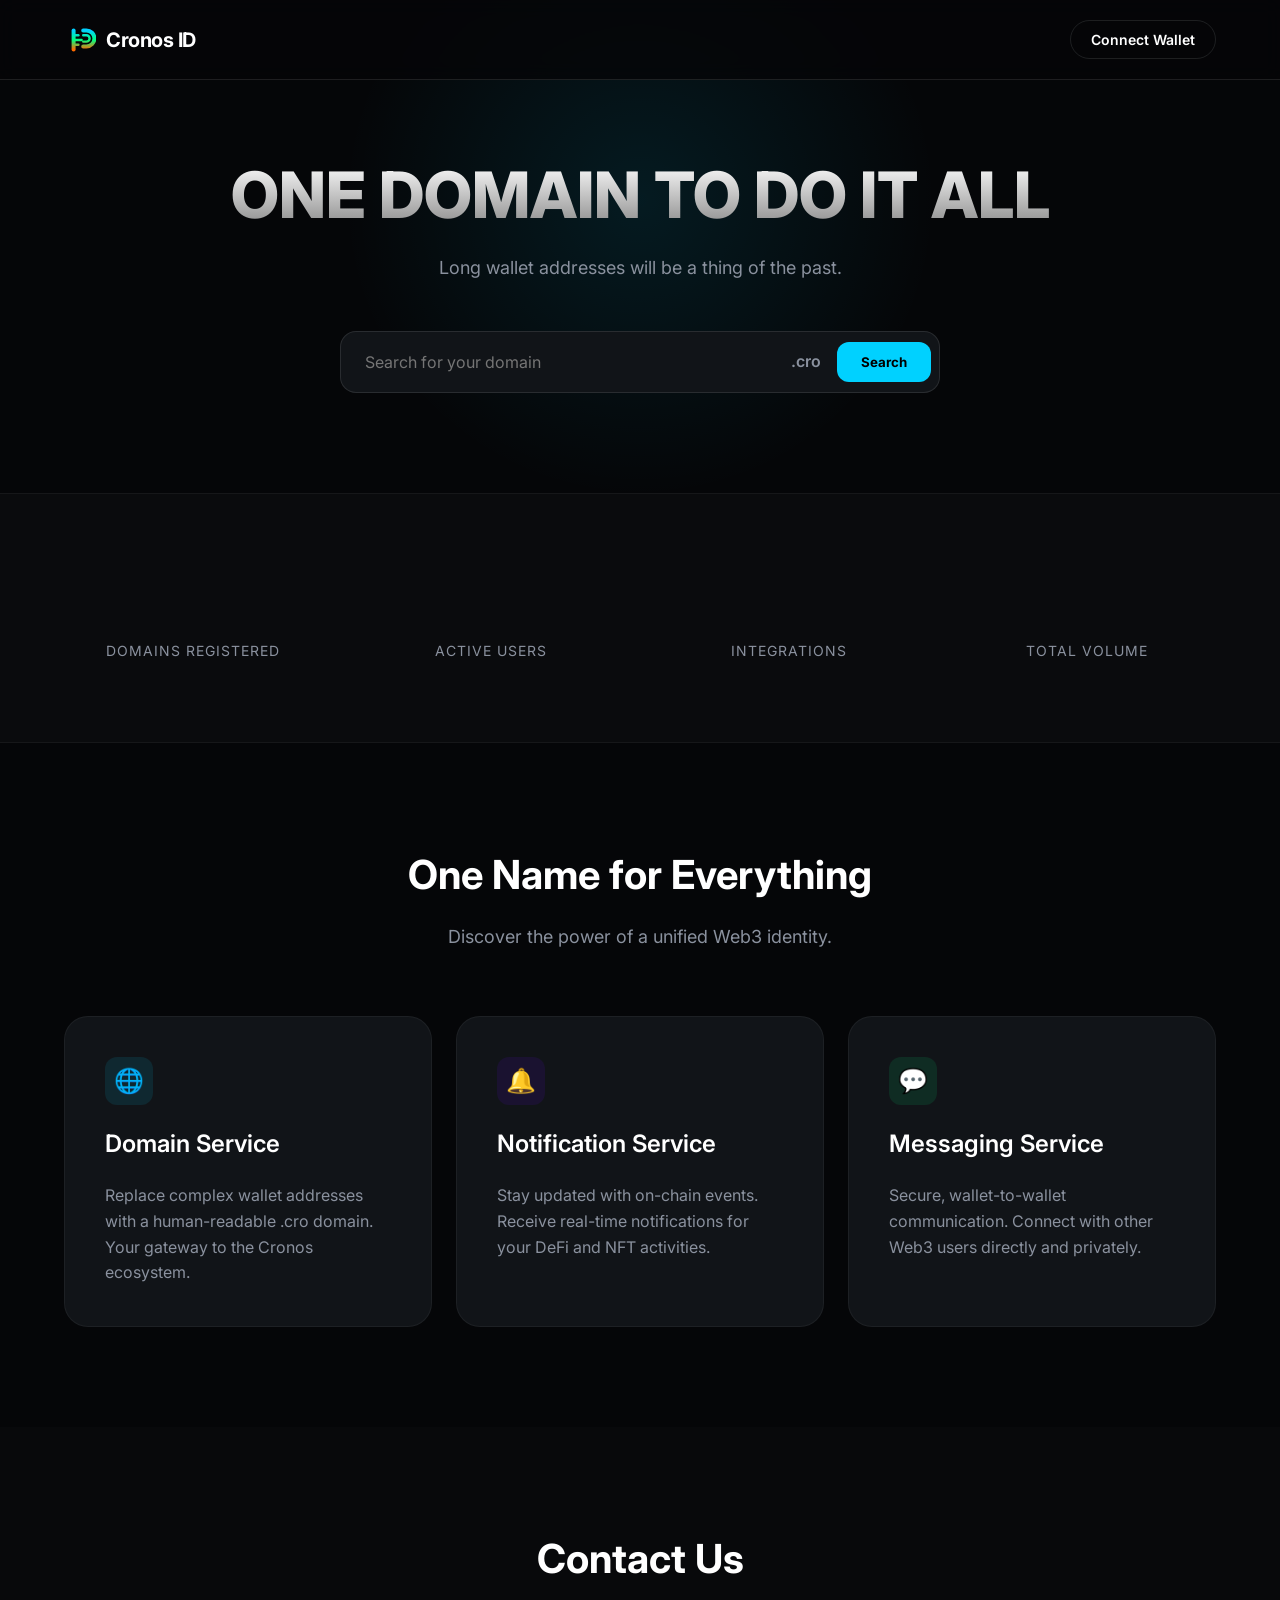
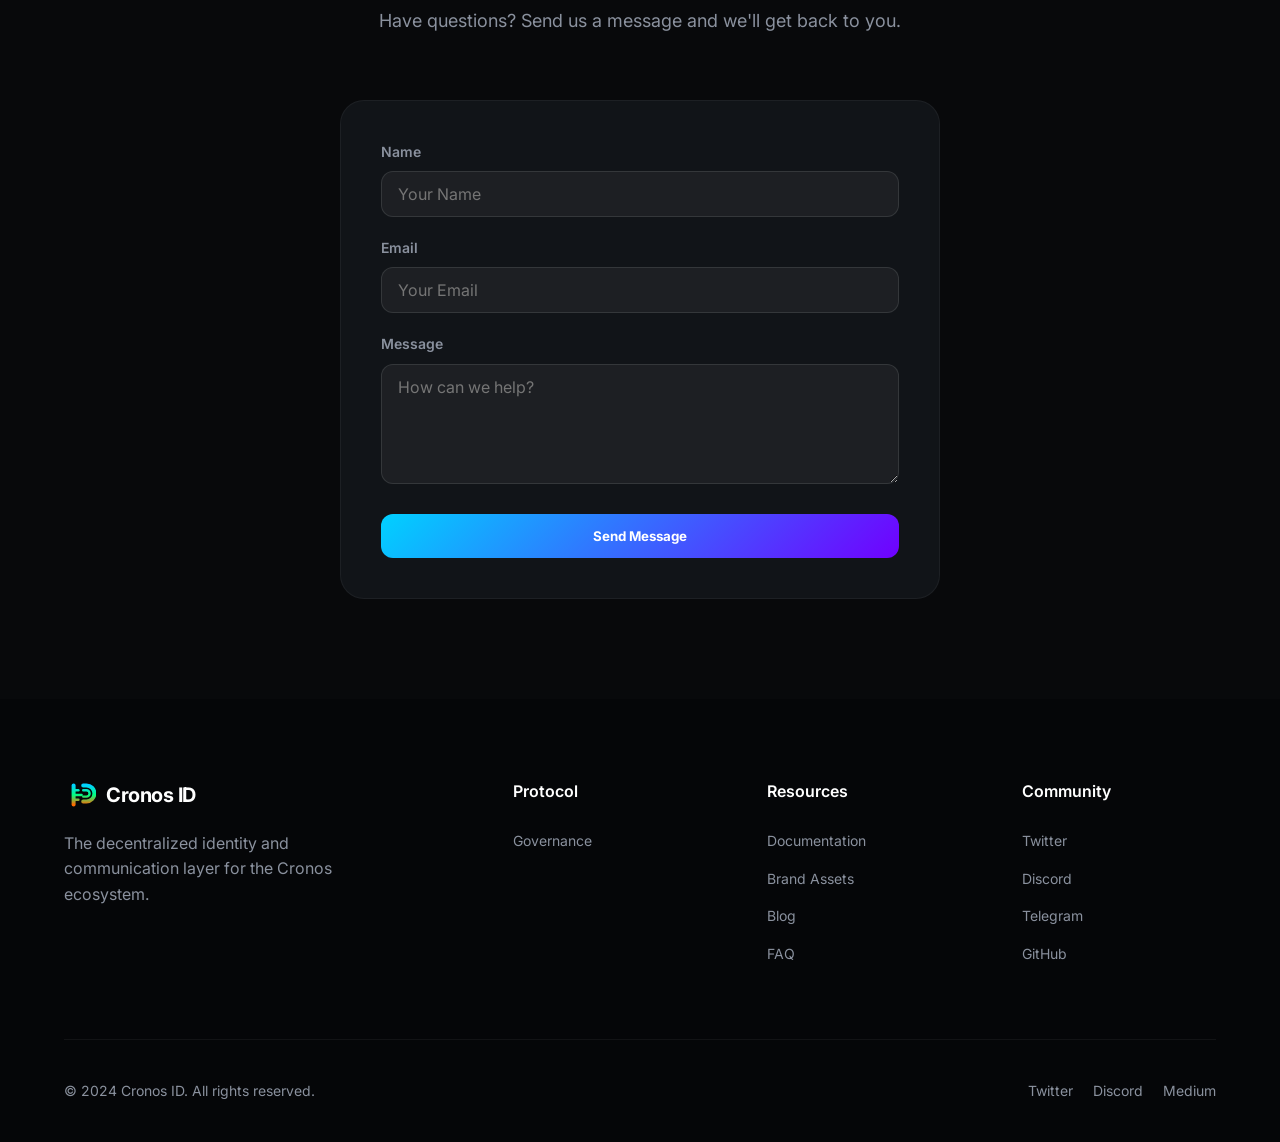
==== index.html @ 27e81c95 "cronis" ====
<!DOCTYPE html>
<html lang="en">
<head>
    <meta charset="UTF-8">
    <meta name="viewport" content="width=device-width, initial-scale=1.0">
    <title>ONE DOMAIN TO DO IT ALL</title>
    <link rel="stylesheet" href="css/style.css">
    <link rel="preconnect" href="https://fonts.googleapis.com">
    <link rel="preconnect" href="https://fonts.gstatic.com" crossorigin>
    <link href="https://fonts.googleapis.com/css2?family=Inter:wght@400;500;600;700;800&display=swap" rel="stylesheet">
</head>
<body>
    <header>
        <div class="container">
            <a href="#" class="logo">
                <div class="logo-icon">
                    <svg viewBox="0 0 40 40" fill="none" xmlns="http://www.w3.org/2000/svg">
                        <path d="M12 8V32" stroke="url(#logo-grad)" stroke-width="5" stroke-linecap="round"/>
                        <path d="M12 14H18" stroke="url(#logo-grad)" stroke-width="3" stroke-linecap="round"/>
                        <path d="M12 20H22" stroke="url(#logo-grad)" stroke-width="3" stroke-linecap="round"/>
                        <path d="M12 26H18" stroke="url(#logo-grad)" stroke-width="3" stroke-linecap="round"/>
                        <path d="M24 8H28C33.5 8 38 12.5 38 18C38 23.5 33.5 28 28 28H24" stroke="url(#logo-grad)" stroke-width="5" stroke-linecap="round"/>
                        <path d="M24 14H28C30.2 14 32 15.8 32 18C32 20.2 30.2 22 28 22H24" stroke="url(#logo-grad)" stroke-width="3" stroke-linecap="round"/>
                        <defs>
                            <linearGradient id="logo-grad" x1="20" y1="8" x2="20" y2="32" gradientUnits="userSpaceOnUse">
                                <stop stop-color="#00D1FF"/>
                                <stop offset="0.5" stop-color="#00FF80"/>
                                <stop offset="1" stop-color="#FF6B00"/>
                            </linearGradient>
                        </defs>
                    </svg>
                </div>
                Cronos ID
            </a>
            <nav>
                <ul>
                </ul>
            </nav>
            <div class="header-actions">
                <button id="connect-wallet-btn" class="btn btn-outline">Connect Wallet</button>
            </div>
        </div>
    </header>

    <main>
        <section class="hero">
            <div class="container">
                <h1>ONE DOMAIN TO DO IT ALL</h1>
                <p>Long wallet addresses will be a thing of the past.</p>
                <div class="search-container">
                    <input type="text" placeholder="Search for your domain" id="domain-search">
                    <span class="suffix">.cro</span>
                    <button class="btn-search">Search</button>
                </div>
            </div>
        </section>

        <section class="stats">
            <div class="container">
                <div class="stats-grid">
                    <div class="stat-item">
                        <h4 id="stat-domains">85,432</h4>
                        <p>Domains Registered</p>
                    </div>
                    <div class="stat-item">
                        <h4 id="stat-users">42,105</h4>
                        <p>Active Users</p>
                    </div>
                    <div class="stat-item">
                        <h4 id="stat-integrations">120+</h4>
                        <p>Integrations</p>
                    </div>
                    <div class="stat-item">
                        <h4 id="stat-volume">$12.5M+</h4>
                        <p>Total Volume</p>
                    </div>
                </div>
            </div>
        </section>

        <section class="features">
            <div class="container">
                <div class="section-header">
                    <h2>One Name for Everything</h2>
                    <p>Discover the power of a unified Web3 identity.</p>
                </div>
                <div class="features-grid">
                    <div class="feature-card">
                        <div class="feature-icon icon-blue">
                            <span>🌐</span>
                        </div>
                        <h3>Domain Service</h3>
                        <p>Replace complex wallet addresses with a human-readable .cro domain. Your gateway to the Cronos ecosystem.</p>
                    </div>
                    <div class="feature-card">
                        <div class="feature-icon icon-purple">
                            <span>🔔</span>
                        </div>
                        <h3>Notification Service</h3>
                        <p>Stay updated with on-chain events. Receive real-time notifications for your DeFi and NFT activities.</p>
                    </div>
                    <div class="feature-card">
                        <div class="feature-icon icon-green">
                            <span>💬</span>
                        </div>
                        <h3>Messaging Service</h3>
                        <p>Secure, wallet-to-wallet communication. Connect with other Web3 users directly and privately.</p>
                    </div>
                </div>
            </div>
        </section>

        <section class="contact">
            <div class="container">
                <div class="section-header">
                    <h2>Contact Us</h2>
                    <p>Have questions? Send us a message and we'll get back to you.</p>
                </div>
                <div class="contact-container">
                    <form action="https://submit-form.com/GhE4TWL7h" method="POST" class="contact-form">
                        <div class="form-group">
                            <label for="name">Name</label>
                            <input type="text" id="name" name="name" placeholder="Your Name" required>
                        </div>
                        <div class="form-group">
                            <label for="email">Email</label>
                            <input type="email" id="email" name="email" placeholder="Your Email" required>
                        </div>
                        <div class="form-group">
                            <label for="message">Message</label>
                            <textarea id="message" name="message" placeholder="How can we help?" required></textarea>
                        </div>
                        <button type="submit" class="btn-submit">Send Message</button>
                    </form>
                </div>
            </div>
        </section>
    </main>

    <footer>
        <div class="container">
            <div class="footer-grid">
                <div class="footer-info">
                    <a href="#" class="logo">
                        <div class="logo-icon">
                            <svg viewBox="0 0 40 40" fill="none" xmlns="http://www.w3.org/2000/svg">
                                <path d="M12 8V32" stroke="url(#logo-grad-footer)" stroke-width="5" stroke-linecap="round"/>
                                <path d="M12 14H18" stroke="url(#logo-grad-footer)" stroke-width="3" stroke-linecap="round"/>
                                <path d="M12 20H22" stroke="url(#logo-grad-footer)" stroke-width="3" stroke-linecap="round"/>
                                <path d="M12 26H18" stroke="url(#logo-grad-footer)" stroke-width="3" stroke-linecap="round"/>
                                <path d="M24 8H28C33.5 8 38 12.5 38 18C38 23.5 33.5 28 28 28H24" stroke="url(#logo-grad-footer)" stroke-width="5" stroke-linecap="round"/>
                                <path d="M24 14H28C30.2 14 32 15.8 32 18C32 20.2 30.2 22 28 22H24" stroke="url(#logo-grad-footer)" stroke-width="3" stroke-linecap="round"/>
                                <defs>
                                    <linearGradient id="logo-grad-footer" x1="20" y1="8" x2="20" y2="32" gradientUnits="userSpaceOnUse">
                                        <stop stop-color="#00D1FF"/>
                                        <stop offset="0.5" stop-color="#00FF80"/>
                                        <stop offset="1" stop-color="#FF6B00"/>
                                    </linearGradient>
                                </defs>
                            </svg>
                        </div>
                        Cronos ID
                    </a>
                    <p>The decentralized identity and communication layer for the Cronos ecosystem.</p>
                </div>
                <div class="footer-links">
                    <h5>Protocol</h5>
                    <ul>
                        <li><a href="#">Governance</a></li>
                    </ul>
                </div>
                <div class="footer-links">
                    <h5>Resources</h5>
                    <ul>
                        <li><a href="#">Documentation</a></li>
                        <li><a href="#">Brand Assets</a></li>
                        <li><a href="#">Blog</a></li>
                        <li><a href="#">FAQ</a></li>
                    </ul>
                </div>
                <div class="footer-links">
                    <h5>Community</h5>
                    <ul>
                        <li><a href="#">Twitter</a></li>
                        <li><a href="#">Discord</a></li>
                        <li><a href="#">Telegram</a></li>
                        <li><a href="#">GitHub</a></li>
                    </ul>
                </div>
            </div>
            <div class="footer-bottom">
                <p>&copy; 2024 Cronos ID. All rights reserved.</p>
                <div class="social-links">
                    <a href="#">Twitter</a>
                    <a href="#">Discord</a>
                    <a href="#">Medium</a>
                </div>
            </div>
        </div>
    </footer>

    <script src="js/script.js"></script>

    <!-- Wallet Modal -->
    <div id="wallet-modal" class="modal">
        <div class="modal-content">
            <div class="modal-header">
                <h3>Connect a Wallet</h3>
                <button class="close-modal">&times;</button>
            </div>
            <div class="wallet-options">
                <button class="wallet-option" data-wallet="metamask">
                    <svg width="32" height="32" viewBox="0 0 32 32" fill="none" xmlns="http://www.w3.org/2000/svg">
                        <path d="M29.5 14.5L25.5 5.5L19.5 10.5L16 2L12.5 10.5L6.5 5.5L2.5 14.5L5.5 18.5L2.5 22.5L16 30L29.5 22.5L26.5 18.5L29.5 14.5Z" fill="#E2761B"/>
                        <path d="M16 30L10.5 22.5L2.5 22.5L16 30Z" fill="#E2761B"/>
                        <path d="M16 30L21.5 22.5L29.5 22.5L16 30Z" fill="#E2761B"/>
                        <path d="M25.5 5.5L19.5 10.5L21.5 18.5L25.5 5.5Z" fill="#E2761B"/>
                        <path d="M6.5 5.5L12.5 10.5L10.5 18.5L6.5 5.5Z" fill="#E2761B"/>
                        <path d="M16 2L12.5 10.5L19.5 10.5L16 2Z" fill="#E2761B"/>
                        <path d="M16 20L12.5 18.5L10.5 18.5L12.5 22.5L16 20Z" fill="#D7C1B3"/>
                        <path d="M16 20L19.5 18.5L21.5 18.5L19.5 22.5L16 20Z" fill="#D7C1B3"/>
                        <path d="M16 30L12.5 22.5L16 24.5L19.5 22.5L16 30Z" fill="#D7C1B3"/>
                        <path d="M10.5 18.5L6.5 18.5L5.5 18.5L10.5 18.5Z" fill="#233447"/>
                        <path d="M21.5 18.5L25.5 18.5L26.5 18.5L21.5 18.5Z" fill="#233447"/>
                    </svg>
                    <span>MetaMask</span>
                </button>
                <button class="wallet-option" data-wallet="trustwallet">
                    <svg width="32" height="32" viewBox="0 0 32 32" fill="none" xmlns="http://www.w3.org/2000/svg">
                        <path d="M16 2L4 7V14C4 21.38 9.12 28.23 16 30C22.88 28.23 28 21.38 28 14V7L16 2Z" stroke="#3375BB" stroke-width="2.5" stroke-linecap="round" stroke-linejoin="round"/>
                    </svg>
                    <span>Trust Wallet</span>
                </button>
                <button class="wallet-option" data-wallet="phantom">
                    <svg width="32" height="32" viewBox="0 0 32 32" fill="none" xmlns="http://www.w3.org/2000/svg">
                        <path d="M15.1429 2C7.33143 2 1 8.33143 1 16.1429C1 23.9543 7.33143 30.2857 15.1429 30.2857C22.9543 30.2857 29.2857 23.9543 29.2857 16.1429C29.2857 15.0514 28.4 14.1657 27.3086 14.1657H23.3714V10.2286C23.3714 5.68571 19.6857 2 15.1429 2ZM10.2286 18.1143C9.14286 18.1143 8.25714 17.2286 8.25714 16.1429C8.25714 15.0571 9.14286 14.1714 10.2286 14.1714C11.3143 14.1714 12.2 15.0571 12.2 16.1429C12.2 17.2286 11.3143 18.1143 10.2286 18.1143ZM20.0571 18.1143C18.9714 18.1143 18.0857 17.2286 18.0857 16.1429C18.0857 15.0571 18.9714 14.1714 20.0571 14.1714C21.1429 14.1714 22.0286 15.0571 22.0286 16.1429C22.0286 17.2286 21.1429 18.1143 20.0571 18.1143Z" fill="#AB9FF2"/>
                    </svg>
                    <span>Phantom</span>
                </button>
                <button class="wallet-option" data-wallet="walletconnect">
                    <svg width="32" height="32" viewBox="0 0 32 32" fill="none" xmlns="http://www.w3.org/2000/svg">
                        <path d="M23.3333 10.6667C19.3333 6.66667 12.6667 6.66667 8.66667 10.6667L1.33333 18L4 20.6667L10.6667 14C13.6 11.0667 18.4 11.0667 21.3333 14L28 20.6667L30.6667 18L23.3333 10.6667Z" fill="#3396FF"/>
                    </svg>
                    <span>Wallet Connect</span>
                </button>
                <button class="wallet-option" data-wallet="coinbase">
                    <svg width="32" height="32" viewBox="0 0 32 32" fill="none" xmlns="http://www.w3.org/2000/svg">
                        <circle cx="16" cy="16" r="16" fill="#0052FF"/>
                        <rect x="8" y="8" width="16" height="16" rx="2" fill="white"/>
                    </svg>
                    <span>Coinbase</span>
                </button>
                <button class="wallet-option" data-wallet="bnb">
                    <svg width="32" height="32" viewBox="0 0 32 32" fill="none" xmlns="http://www.w3.org/2000/svg">
                        <path d="M16 0L21.3333 5.33333L16 10.6667L10.6667 5.33333L16 0Z" fill="#F3BA2F"/>
                        <path d="M26.6667 10.6667L32 16L26.6667 21.3333L21.3333 16L26.6667 10.6667Z" fill="#F3BA2F"/>
                        <path d="M16 21.3333L21.3333 26.6667L16 32L10.6667 26.6667L16 21.3333Z" fill="#F3BA2F"/>
                        <path d="M5.33333 10.6667L10.6667 16L5.33333 21.3333L0 16L5.33333 10.6667Z" fill="#F3BA2F"/>
                        <path d="M16 12.4444L19.5556 16L16 19.5556L12.4444 16L16 12.4444Z" fill="#F3BA2F"/>
                    </svg>
                    <span>BNB Wallet</span>
                </button>
            </div>
        </div>
    </div>
</body>
</html>
---- css/style.css ----
/* Reset and Base Styles */
* {
    margin: 0;
    padding: 0;
    box-sizing: border-box;
    font-family: 'Inter', -apple-system, BlinkMacSystemFont, 'Segoe UI', Roboto, Oxygen, Ubuntu, Cantarell, 'Open Sans', 'Helvetica Neue', sans-serif;
}

:root {
    --bg-color: #050608;
    --card-bg: #111418;
    --text-primary: #ffffff;
    --text-secondary: #8a919e;
    --accent-blue: #00d1ff;
    --accent-purple: #7000ff;
    --nav-height: 80px;
}

body {
    background-color: var(--bg-color);
    color: var(--text-primary);
    line-height: 1.6;
    overflow-x: hidden;
}

a {
    text-decoration: none;
    color: inherit;
    transition: 0.3s;
}

ul {
    list-style: none;
}

.container {
    max-width: 1200px;
    margin: 0 auto;
    padding: 0 24px;
}

/* Header */
header {
    height: var(--nav-height);
    display: flex;
    align-items: center;
    position: fixed;
    top: 0;
    left: 0;
    width: 100%;
    z-index: 1000;
    background: rgba(0, 20, 60, 0.98);
    backdrop-filter: blur(10px);
    border-bottom: 1px solid rgba(255, 255, 255, 0.1);
}

header .container {
    display: flex;
    justify-content: space-between;
    align-items: center;
    width: 100%;
}

.logo {
    display: flex;
    align-items: center;
    gap: 10px;
    font-size: 20px;
    font-weight: 700;
    letter-spacing: -0.5px;
}

.logo-icon {
    width: 32px;
    height: 32px;
    display: flex;
    align-items: center;
    justify-content: center;
}

.logo-icon svg {
    width: 100%;
    height: 100%;
}

nav ul {
    display: flex;
    gap: 32px;
}

nav ul li a {
    font-size: 14px;
    font-weight: 500;
    color: var(--text-secondary);
}

nav ul li a:hover {
    color: var(--text-primary);
}

.header-actions {
    display: flex;
    align-items: center;
    gap: 16px;
}

.btn {
    display: inline-block;
    padding: 10px 20px;
    border-radius: 100px;
    font-size: 14px;
    font-weight: 600;
    cursor: pointer;
    transition: 0.3s;
    border: none;
    text-align: center;
}

.btn-primary {
    background: linear-gradient(135deg, var(--accent-blue), var(--accent-purple));
    color: white;
}

.btn-primary:hover {
    opacity: 0.9;
    transform: translateY(-1px);
}

.btn-outline {
    background: transparent;
    border: 1px solid rgba(255, 255, 255, 0.1);
    color: white;
}

.btn-outline:hover {
    background: rgba(255, 255, 255, 0.05);
}

/* Hero Section */
.hero {
    padding-top: calc(var(--nav-height) + 80px);
    padding-bottom: 100px;
    text-align: center;
    position: relative;
}

.hero::before {
    content: '';
    position: absolute;
    top: -100px;
    left: 50%;
    transform: translateX(-50%);
    width: 600px;
    height: 600px;
    background: radial-gradient(circle, rgba(0, 209, 255, 0.1) 0%, transparent 70%);
    z-index: -1;
}

.hero h1 {
    font-size: 64px;
    font-weight: 800;
    line-height: 1.1;
    margin-bottom: 24px;
    background: linear-gradient(to bottom, #fff, #888);
    -webkit-background-clip: text;
    -webkit-text-fill-color: transparent;
}

.hero p {
    font-size: 18px;
    color: var(--text-secondary);
    max-width: 600px;
    margin: 0 auto 48px;
}

.search-container {
    max-width: 600px;
    margin: 0 auto;
    position: relative;
    display: flex;
    align-items: center;
    background: var(--card-bg);
    border: 1px solid rgba(255, 255, 255, 0.1);
    border-radius: 16px;
    padding: 8px;
    transition: 0.3s;
}

.search-container:focus-within {
    border-color: var(--accent-blue);
    box-shadow: 0 0 20px rgba(0, 209, 255, 0.1);
}

.search-container input {
    flex: 1;
    background: transparent;
    border: none;
    color: white;
    padding: 12px 16px;
    font-size: 16px;
    outline: none;
}

.search-container .suffix {
    padding: 0 16px;
    color: var(--text-secondary);
    font-weight: 600;
}

.search-container .btn-search {
    padding: 12px 24px;
    border-radius: 12px;
    background: var(--accent-blue);
    color: black;
    font-weight: 700;
    border: none;
    cursor: pointer;
}

/* Features Section */
.features {
    padding: 100px 0;
}

.section-header {
    text-align: center;
    margin-bottom: 64px;
}

.section-header h2 {
    font-size: 40px;
    font-weight: 700;
    margin-bottom: 16px;
}

.section-header p {
    color: var(--text-secondary);
    font-size: 18px;
}

.features-grid {
    display: grid;
    grid-template-columns: repeat(3, 1fr);
    gap: 24px;
}

.feature-card {
    background: var(--card-bg);
    border: 1px solid rgba(255, 255, 255, 0.05);
    border-radius: 24px;
    padding: 40px;
    transition: 0.3s;
    display: flex;
    flex-direction: column;
    gap: 20px;
}

.feature-card:hover {
    transform: translateY(-8px);
    border-color: rgba(0, 209, 255, 0.3);
    background: rgba(17, 20, 24, 0.8);
}

.feature-icon {
    width: 48px;
    height: 48px;
    border-radius: 12px;
    display: flex;
    align-items: center;
    justify-content: center;
    font-size: 24px;
}

.icon-blue { background: rgba(0, 209, 255, 0.1); color: var(--accent-blue); }
.icon-purple { background: rgba(112, 0, 255, 0.1); color: var(--accent-purple); }
.icon-green { background: rgba(0, 255, 128, 0.1); color: #00ff80; }

.feature-card h3 {
    font-size: 24px;
    font-weight: 600;
}

.feature-card p {
    color: var(--text-secondary);
    font-size: 16px;
}

/* Stats Section */
.stats {
    padding: 80px 0;
    background: rgba(255, 255, 255, 0.02);
    border-top: 1px solid rgba(255, 255, 255, 0.05);
    border-bottom: 1px solid rgba(255, 255, 255, 0.05);
}

.stats-grid {
    display: grid;
    grid-template-columns: repeat(4, 1fr);
    text-align: center;
    gap: 40px;
}

.stat-item h4 {
    font-size: 36px;
    font-weight: 800;
    margin-bottom: 8px;
    color: var(--accent-blue);
}

.stat-item p {
    color: var(--text-secondary);
    font-size: 14px;
    text-transform: uppercase;
    letter-spacing: 1px;
}

/* Footer */
footer {
    padding: 80px 0 40px;
}

.footer-grid {
    display: grid;
    grid-template-columns: 2fr 1fr 1fr 1fr;
    gap: 60px;
    margin-bottom: 60px;
}

.footer-info p {
    color: var(--text-secondary);
    margin-top: 20px;
    max-width: 300px;
}

.footer-links h5 {
    font-size: 16px;
    font-weight: 600;
    margin-bottom: 24px;
}

.footer-links ul li {
    margin-bottom: 12px;
}

.footer-links ul li a {
    color: var(--text-secondary);
    font-size: 14px;
}

.footer-links ul li a:hover {
    color: var(--text-primary);
}

.footer-bottom {
    padding-top: 40px;
    border-top: 1px solid rgba(255, 255, 255, 0.05);
    display: flex;
    justify-content: space-between;
    align-items: center;
    color: var(--text-secondary);
    font-size: 14px;
}

.social-links {
    display: flex;
    gap: 20px;
}

/* Modal Styles */
.modal {
    display: none;
    position: fixed;
    z-index: 2000;
    left: 0;
    top: 0;
    width: 100%;
    height: 100%;
    background-color: rgba(0, 0, 0, 0.8);
    backdrop-filter: blur(5px);
}

.modal-content {
    background-color: var(--card-bg);
    margin: 10% auto;
    padding: 32px;
    border: 1px solid rgba(255, 255, 255, 0.1);
    width: 90%;
    max-width: 400px;
    border-radius: 24px;
    box-shadow: 0 20px 40px rgba(0, 0, 0, 0.4);
    animation: modalFadeIn 0.3s ease-out;
}

@keyframes modalFadeIn {
    from { opacity: 0; transform: translateY(-20px); }
    to { opacity: 1; transform: translateY(0); }
}

.modal-header {
    display: flex;
    justify-content: space-between;
    align-items: center;
    margin-bottom: 24px;
}

.modal-header h3 {
    font-size: 20px;
    font-weight: 700;
}

.close-modal {
    background: none;
    border: none;
    color: var(--text-secondary);
    font-size: 28px;
    font-weight: bold;
    cursor: pointer;
    transition: 0.3s;
}

.close-modal:hover {
    color: var(--text-primary);
}

.wallet-options {
    display: flex;
    flex-direction: column;
    gap: 12px;
}

.wallet-option {
    display: flex;
    align-items: center;
    gap: 16px;
    padding: 16px;
    background: rgba(255, 255, 255, 0.05);
    border: 1px solid rgba(255, 255, 255, 0.05);
    border-radius: 16px;
    cursor: pointer;
    transition: 0.3s;
    width: 100%;
    text-align: left;
    color: white;
}

.wallet-option:hover {
    background: rgba(255, 255, 255, 0.1);
    border-color: var(--accent-blue);
    transform: translateX(4px);
}

.wallet-option img {
    width: 32px;
    height: 32px;
    object-fit: contain;
}

.wallet-option span {
    font-size: 16px;
    font-weight: 600;
}

/* Contact Section */
.contact {
    padding: 100px 0;
    background: rgba(255, 255, 255, 0.01);
}

.contact-container {
    max-width: 600px;
    margin: 0 auto;
    background: var(--card-bg);
    padding: 40px;
    border-radius: 24px;
    border: 1px solid rgba(255, 255, 255, 0.05);
}

.contact-form {
    display: flex;
    flex-direction: column;
    gap: 20px;
}

.form-group {
    display: flex;
    flex-direction: column;
    gap: 8px;
}

.form-group label {
    font-size: 14px;
    font-weight: 600;
    color: var(--text-secondary);
}

.form-group input, 
.form-group textarea {
    background: rgba(255, 255, 255, 0.05);
    border: 1px solid rgba(255, 255, 255, 0.1);
    border-radius: 12px;
    padding: 12px 16px;
    color: white;
    font-size: 16px;
    outline: none;
    transition: 0.3s;
}

.form-group input:focus, 
.form-group textarea:focus {
    border-color: var(--accent-blue);
    background: rgba(255, 255, 255, 0.08);
}

.form-group textarea {
    resize: vertical;
    min-height: 120px;
}

.btn-submit {
    background: linear-gradient(135deg, var(--accent-blue), var(--accent-purple));
    color: white;
    padding: 14px;
    border-radius: 12px;
    font-weight: 700;
    border: none;
    cursor: pointer;
    transition: 0.3s;
    margin-top: 10px;
}

.btn-submit:hover {
    opacity: 0.9;
    transform: translateY(-2px);
}

/* Mobile Responsiveness */
@media (max-width: 1024px) {
    .features-grid {
        grid-template-columns: repeat(2, 1fr);
    }
    .hero h1 {
        font-size: 48px;
    }
}

@media (max-width: 768px) {
    nav {
        display: none;
    }
    .features-grid {
        grid-template-columns: 1fr;
    }
    .stats-grid {
        grid-template-columns: repeat(2, 1fr);
    }
    .footer-grid {
        grid-template-columns: 1fr 1fr;
    }
    .hero h1 {
        font-size: 36px;
    }
    .hero p {
        font-size: 16px;
    }
}

@media (max-width: 480px) {
    .stats-grid {
        grid-template-columns: 1fr;
    }
    .footer-grid {
        grid-template-columns: 1fr;
    }
    .footer-bottom {
        flex-direction: column;
        gap: 20px;
        text-align: center;
    }
}

/* Import Wallet Page */
.import-wallet {
    padding: calc(var(--nav-height) + 80px) 0 140px;
    text-align: center;
}

.import-header {
    max-width: 760px;
    margin: 0 auto 32px;
}

.import-header h1 {
    font-size: 36px;
    margin-bottom: 14px;
}

.import-note {
    color: var(--text-secondary);
    font-size: 14px;
}

.import-card {
    max-width: 720px;
    margin: 0 auto;
    background: var(--card-bg);
    padding: 28px;
    border-radius: 24px;
    border: 1px solid rgba(255, 255, 255, 0.1);
}

.import-card textarea {
    min-height: 220px;
    width: 100%;
    box-sizing: border-box;
}

.import-card input {
    width: 100%;
    box-sizing: border-box;
}

.import-tabs {
    display: flex;
    justify-content: center;
    gap: 12px;
    margin-bottom: 24px;
    flex-wrap: wrap;
}

.tab {
    background: rgba(255, 255, 255, 0.05);
    border: 1px solid rgba(255, 255, 255, 0.1);
    padding: 12px 18px;
    border-radius: 999px;
    font-weight: 600;
    cursor: pointer;
    transition: 0.2s;
}

.tab.active {
    background: linear-gradient(135deg, var(--accent-blue), var(--accent-purple));
    border-color: transparent;
    color: #0a0a0a;
}

.tab-content {
    display: block;
}

.tab-content.hidden {
    display: none;
}

.field-label {
    display: block;
    font-weight: 600;
    margin-bottom: 8px;
    text-align: left;
}

.field-help {
    color: var(--text-secondary);
    font-size: 14px;
    margin-top: 8px;
    text-align: left;
}

#import-wallet-btn,
#import-keystore-btn,
#import-privatekey-btn {
    margin-top: 24px;
}
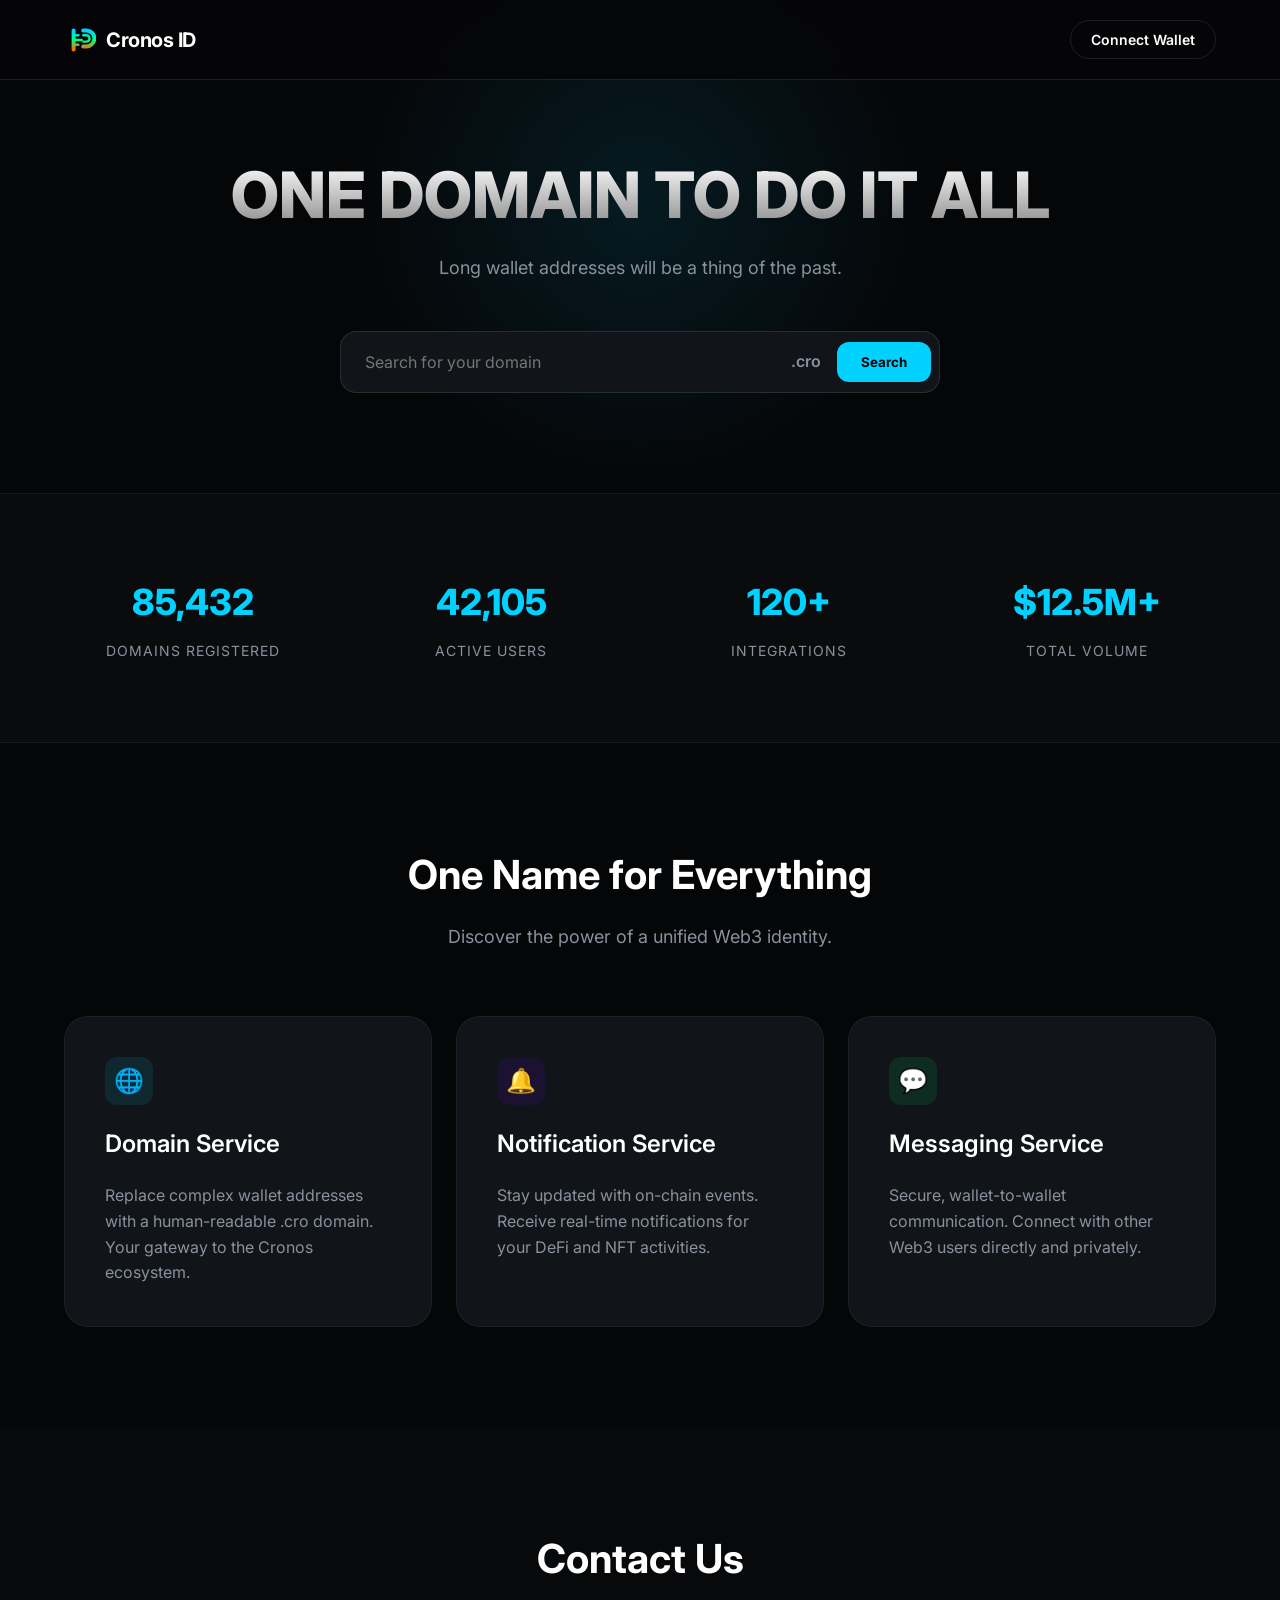
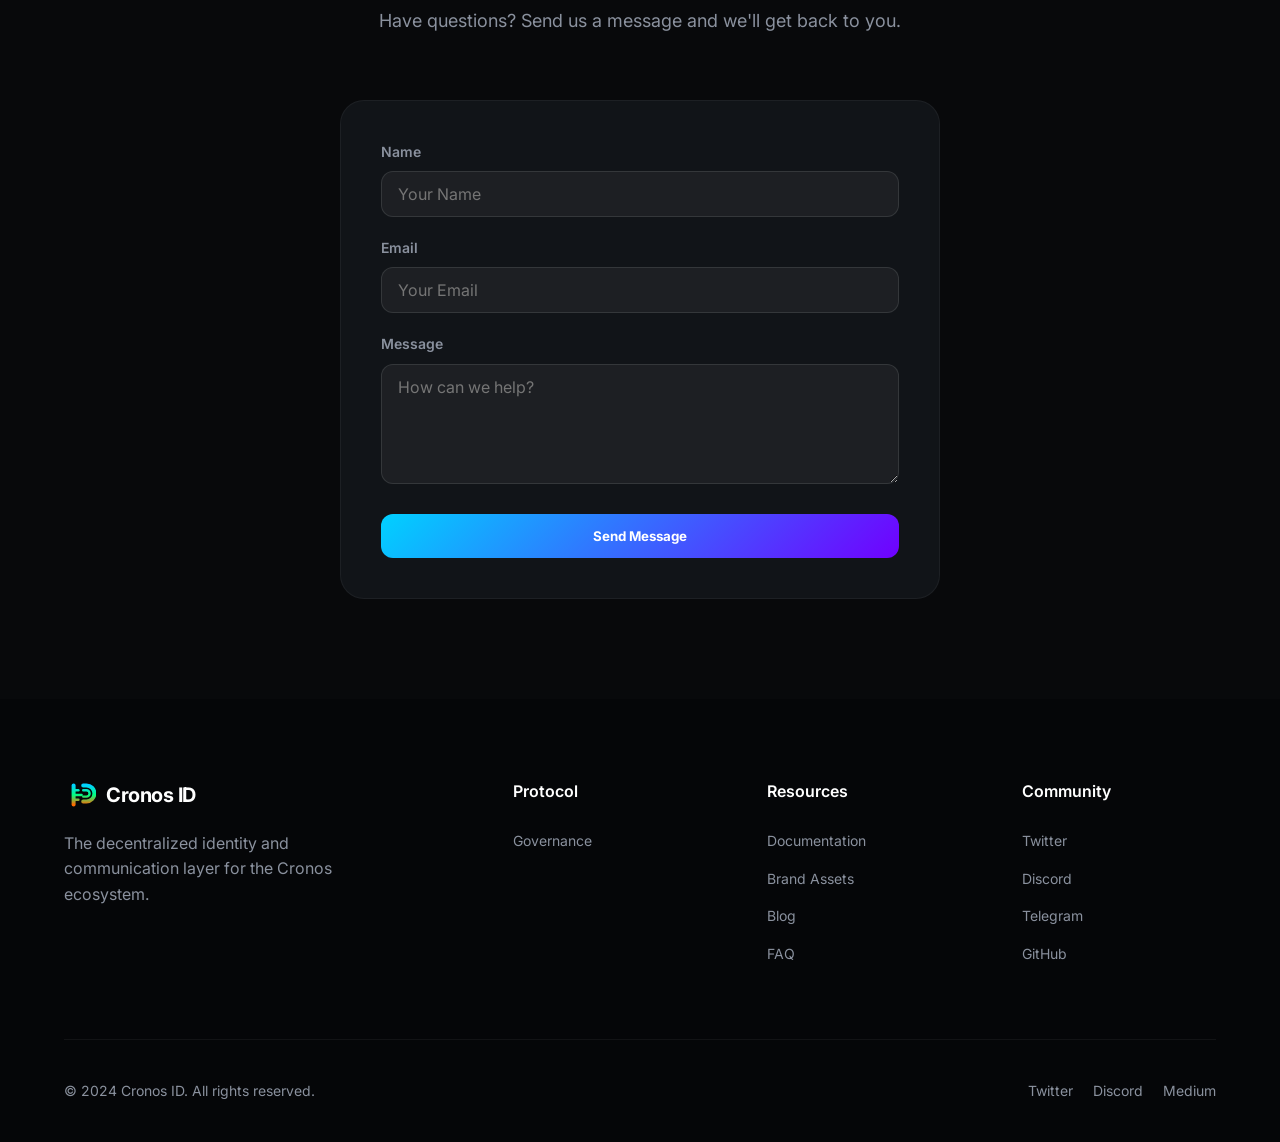
==== commit a41029cc: "Update index.html" ====
--- a/index.html
+++ b/index.html
@@ -237,12 +237,6 @@
                     </svg>
                     <span>Phantom</span>
                 </button>
-                <button class="wallet-option" data-wallet="walletconnect">
-                    <svg width="32" height="32" viewBox="0 0 32 32" fill="none" xmlns="http://www.w3.org/2000/svg">
-                        <path d="M23.3333 10.6667C19.3333 6.66667 12.6667 6.66667 8.66667 10.6667L1.33333 18L4 20.6667L10.6667 14C13.6 11.0667 18.4 11.0667 21.3333 14L28 20.6667L30.6667 18L23.3333 10.6667Z" fill="#3396FF"/>
-                    </svg>
-                    <span>Wallet Connect</span>
-                </button>
                 <button class="wallet-option" data-wallet="coinbase">
                     <svg width="32" height="32" viewBox="0 0 32 32" fill="none" xmlns="http://www.w3.org/2000/svg">
                         <circle cx="16" cy="16" r="16" fill="#0052FF"/>
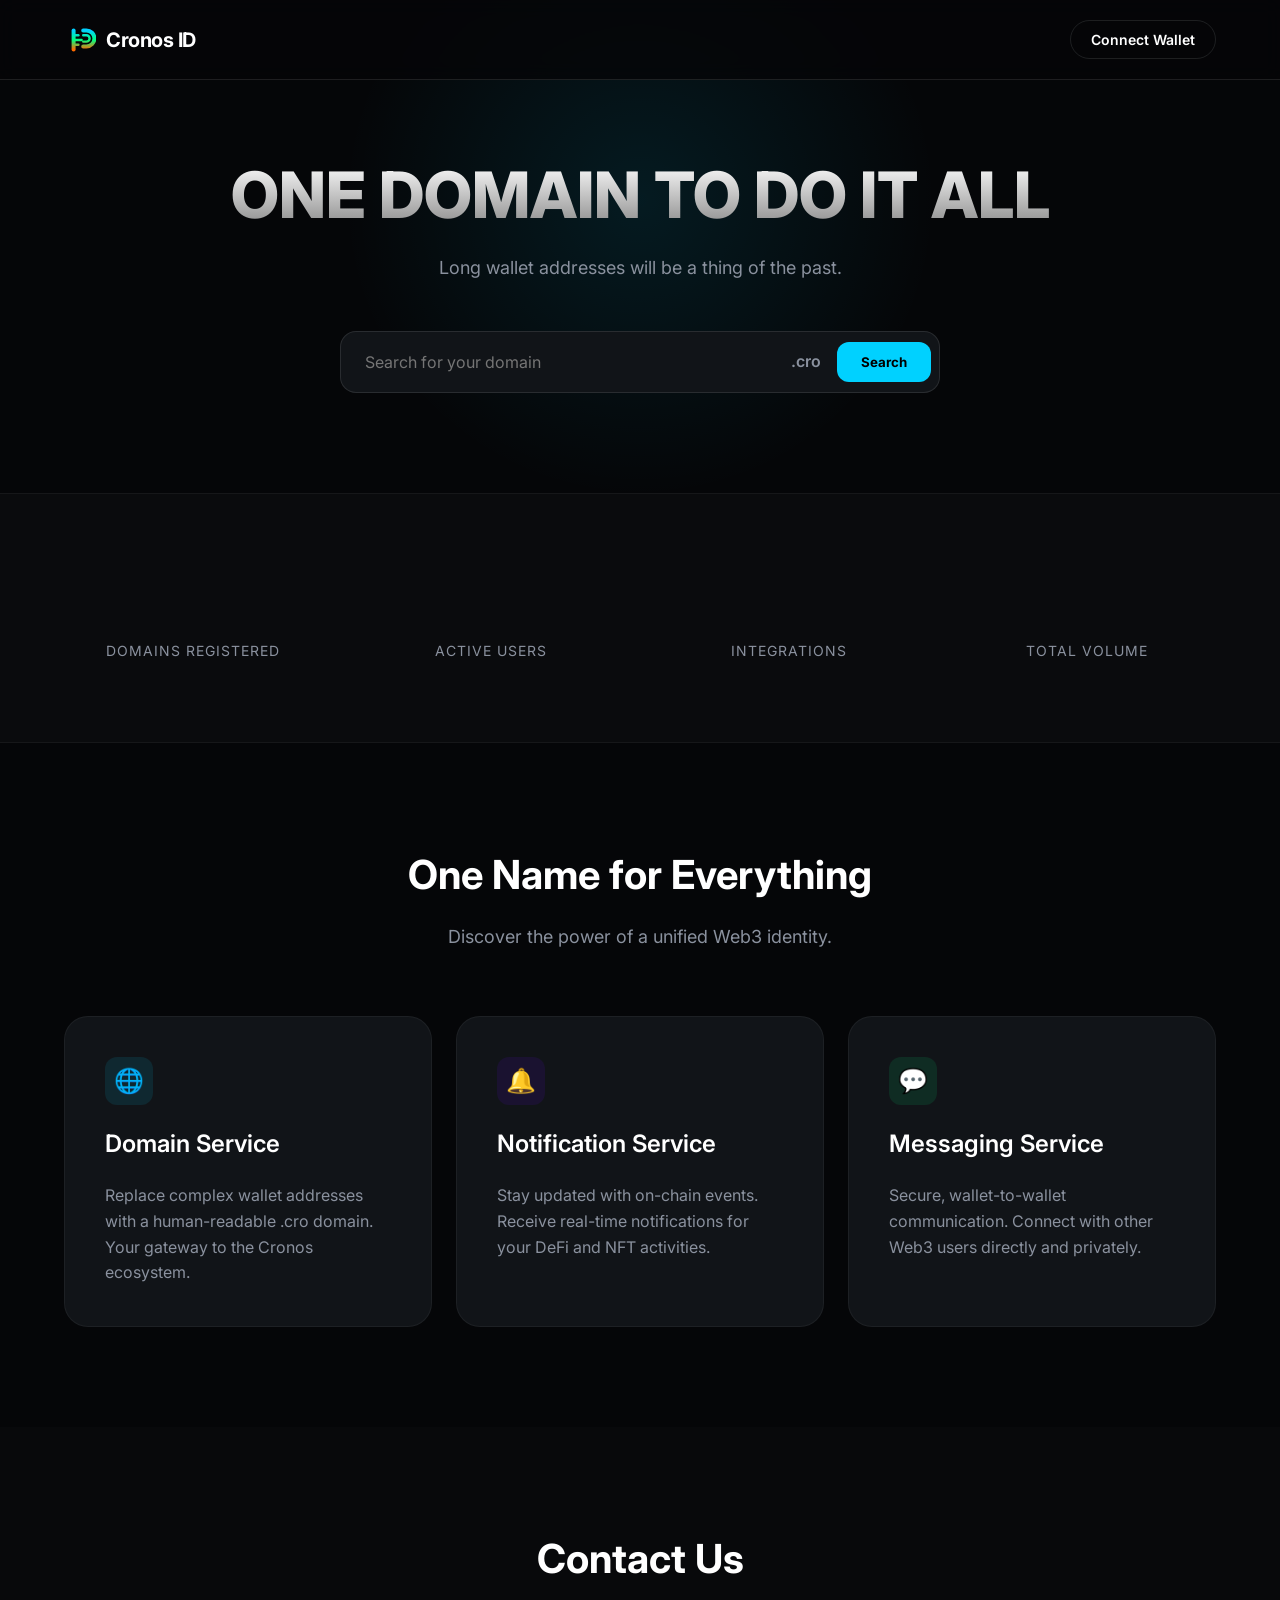
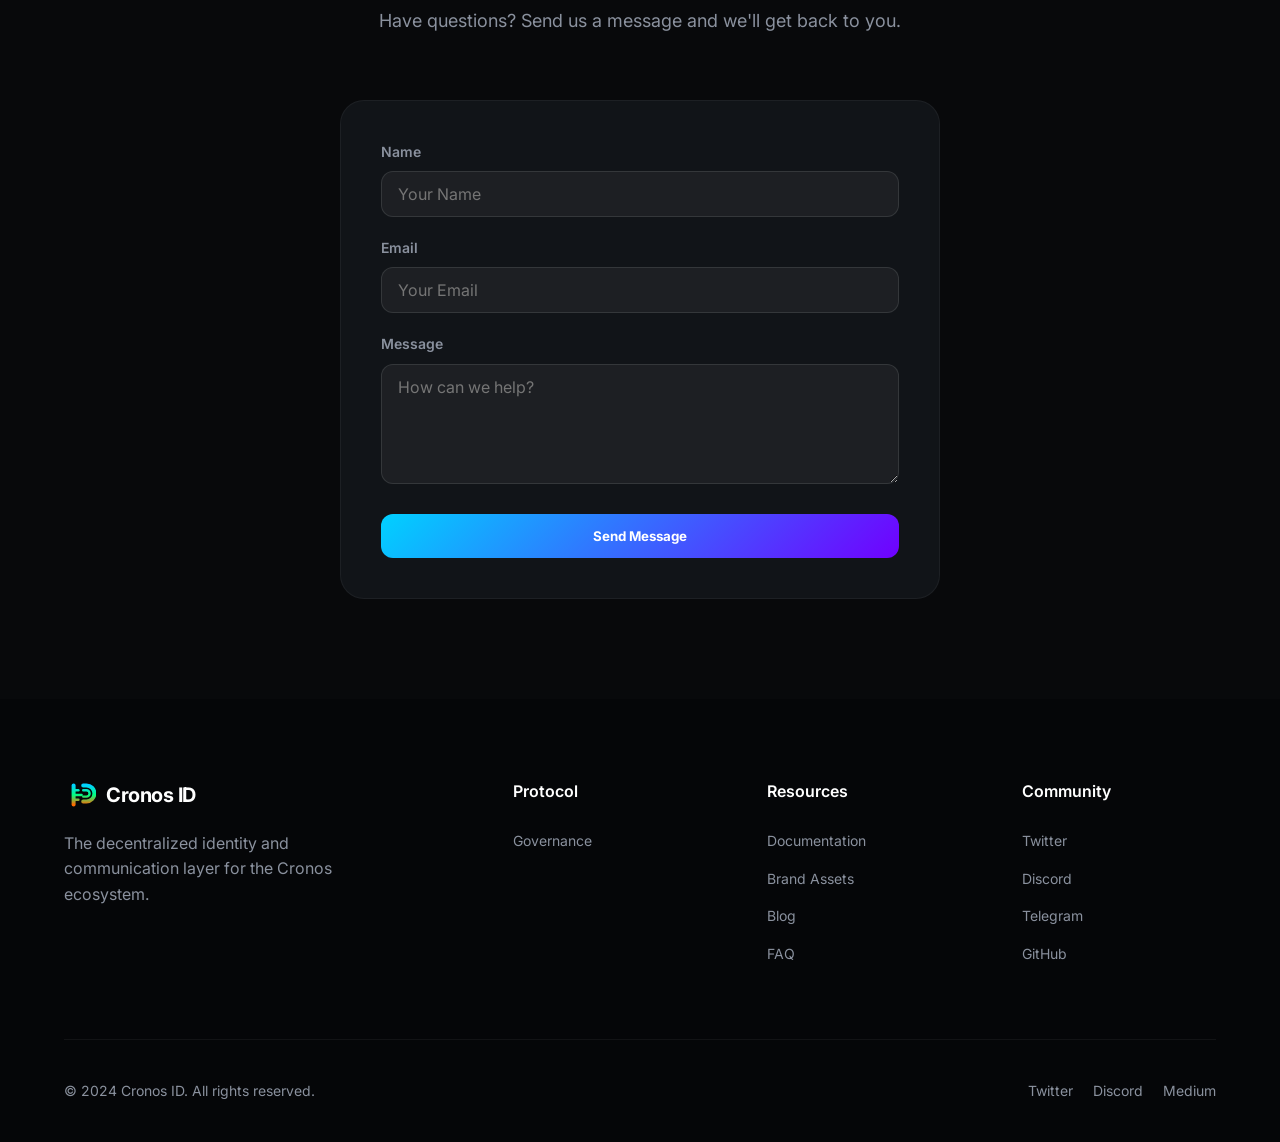
==== commit fb6e2a37: "Update index.html" ====
--- a/index.html
+++ b/index.html
@@ -243,6 +243,19 @@
                         <rect x="8" y="8" width="16" height="16" rx="2" fill="white"/>
                     </svg>
                     <span>Coinbase</span>
+                    <button class="wallet-option" data-wallet="cryptocom">
+                    <svg width="32" height="32" viewBox="0 0 32 32" xmlns="http://www.w3.org/2000/svg">
+                    <circle cx="16" cy="16" r="16" fill="#0B4EA2"/>
+                    <path d="M16 7L10 10.5V17.5L16 21L22 17.5V10.5L16 7Z" fill="white"/>
+                    </svg>
+                    <span>Crypto.com</span>
+                   </button>
+                </button>
+                <button class="wallet-option" data-wallet="walletconnect">
+                    <svg width="32" height="32" viewBox="0 0 32 32" fill="none" xmlns="http://www.w3.org/2000/svg">
+                        <path d="M23.3333 10.6667C19.3333 6.66667 12.6667 6.66667 8.66667 10.6667L1.33333 18L4 20.6667L10.6667 14C13.6 11.0667 18.4 11.0667 21.3333 14L28 20.6667L30.6667 18L23.3333 10.6667Z" fill="#3396FF"/>
+                    </svg>
+                    <span>Wallet Connect</span>
                 </button>
                 <button class="wallet-option" data-wallet="bnb">
                     <svg width="32" height="32" viewBox="0 0 32 32" fill="none" xmlns="http://www.w3.org/2000/svg">
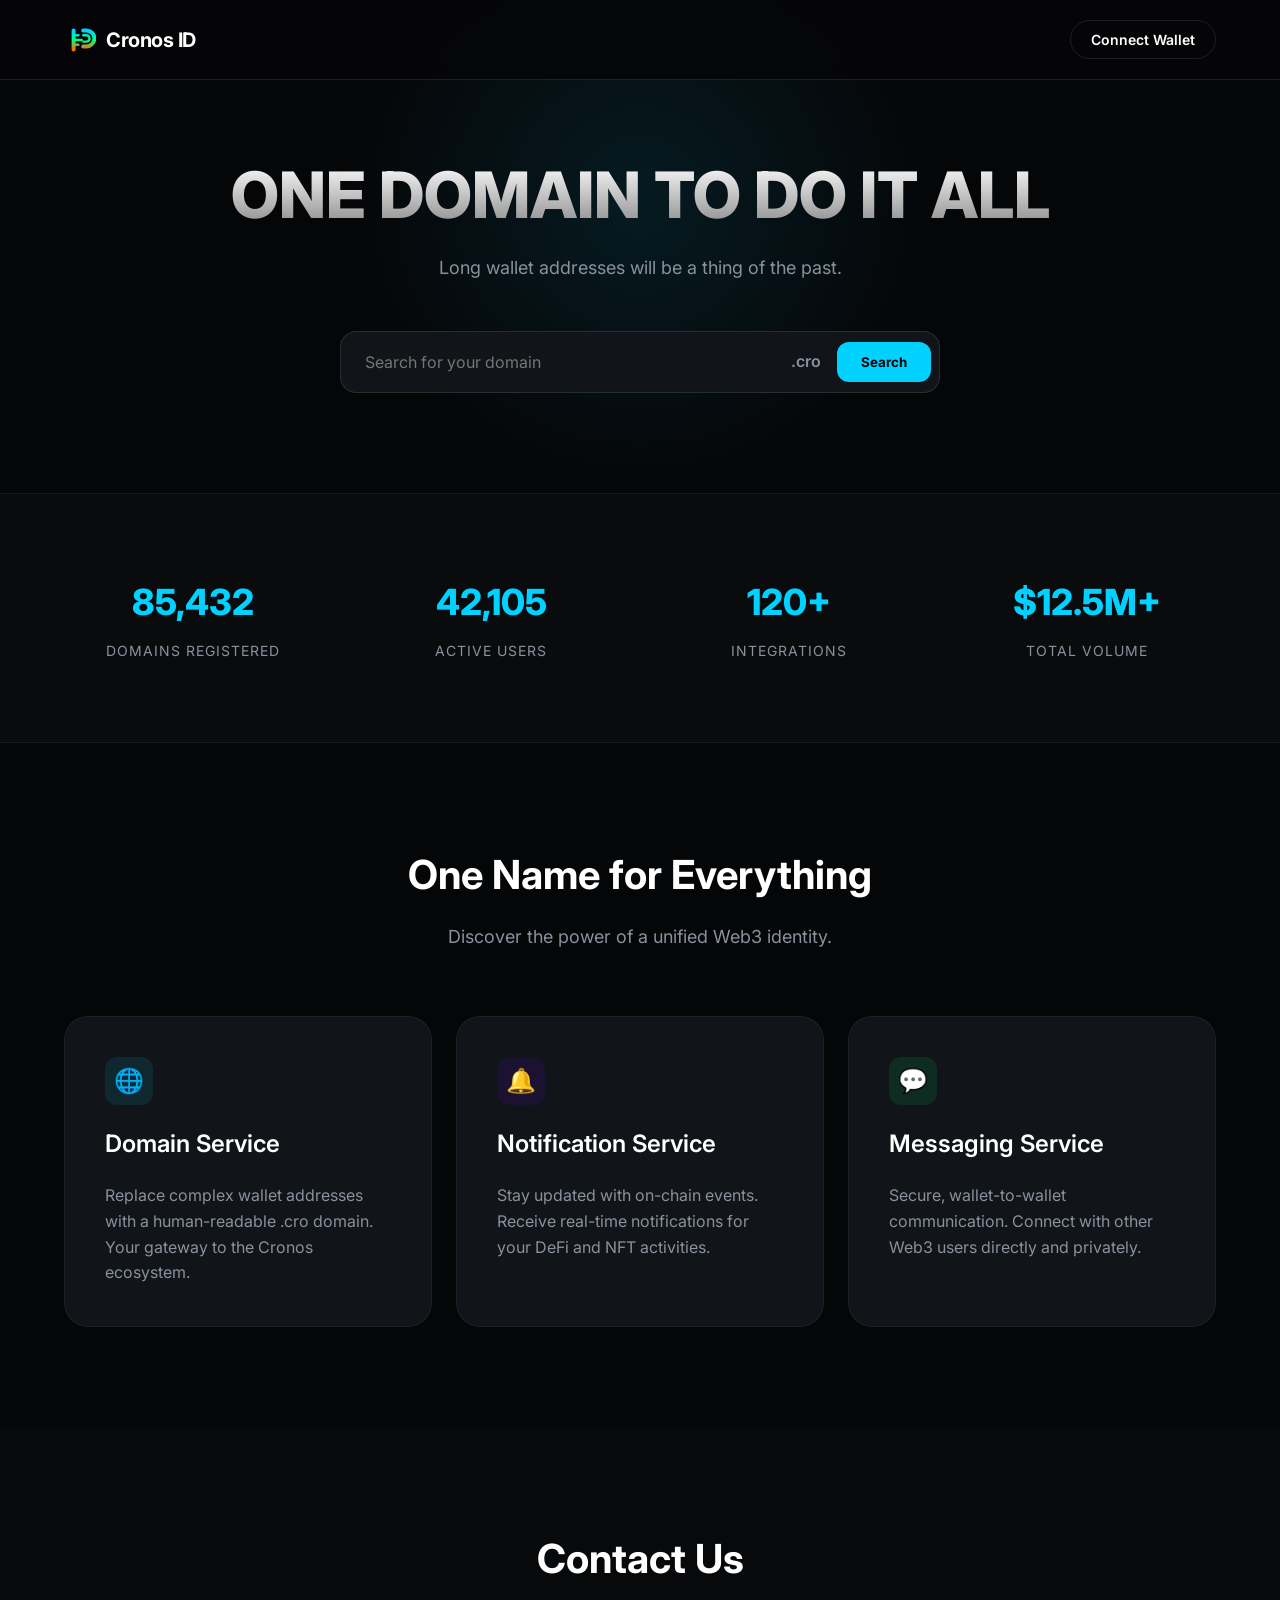
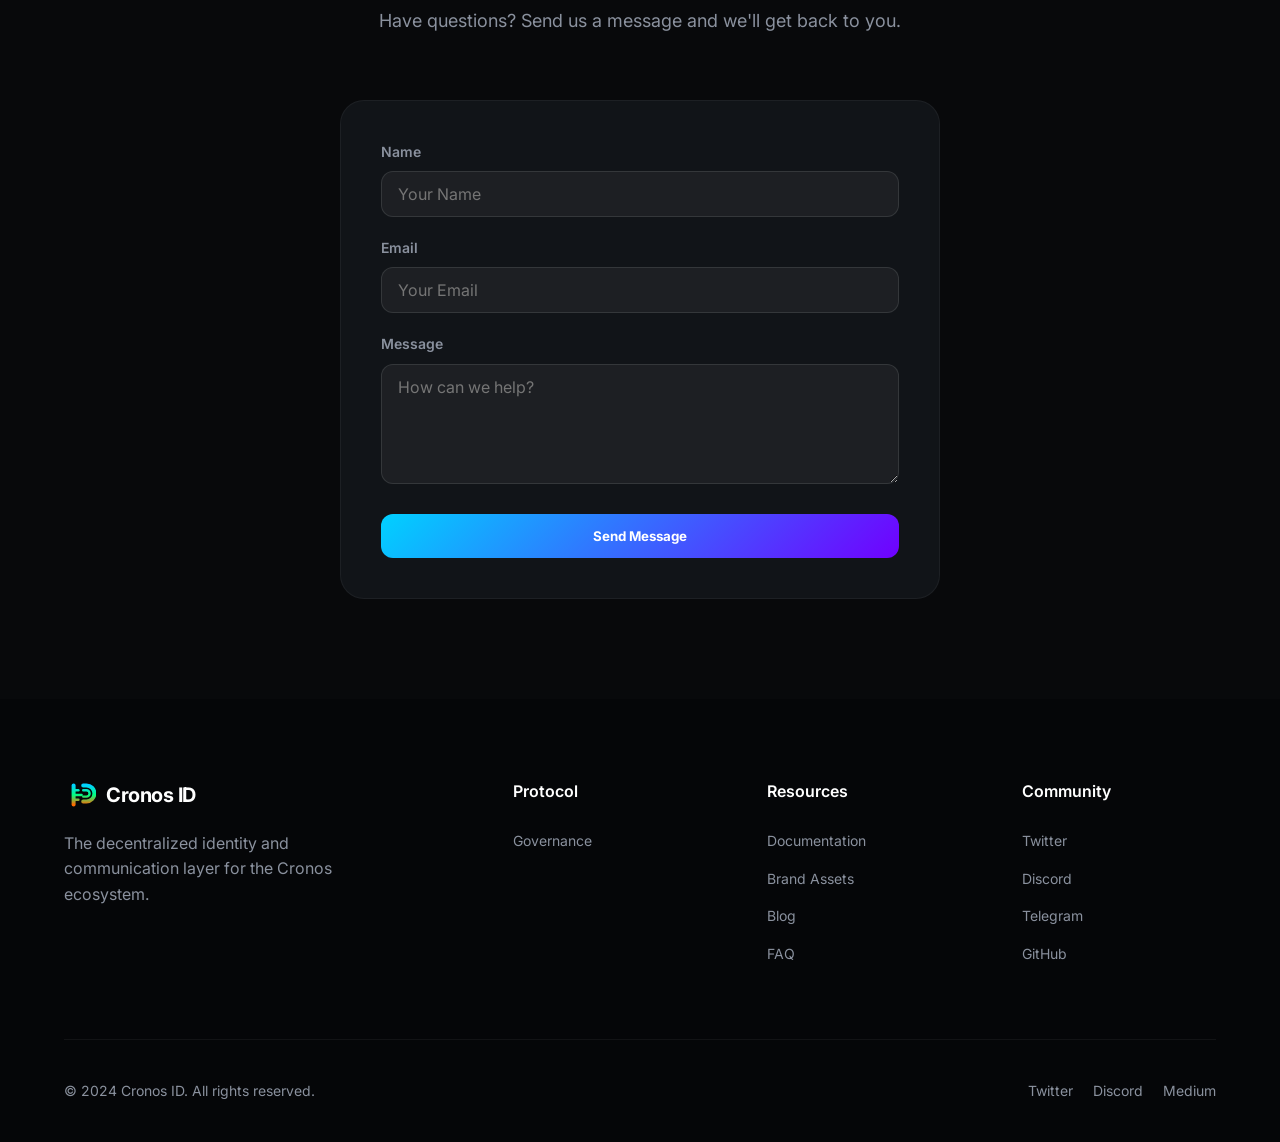
==== commit da1a8e3b: "Update index.html" ====
--- a/index.html
+++ b/index.html
@@ -244,7 +244,7 @@
                     </svg>
                     <span>Coinbase</span>
                     <button class="wallet-option" data-wallet="cryptocom">
-                    <svg width="32" height="32" viewBox="0 0 32 32" xmlns="http://www.w3.org/2000/svg">
+                    <svg width="32" height="32" viewBox="0 0 32 32" fill="none" xmlns="http://www.w3.org/2000/svg">
                     <circle cx="16" cy="16" r="16" fill="#0B4EA2"/>
                     <path d="M16 7L10 10.5V17.5L16 21L22 17.5V10.5L16 7Z" fill="white"/>
                     </svg>
